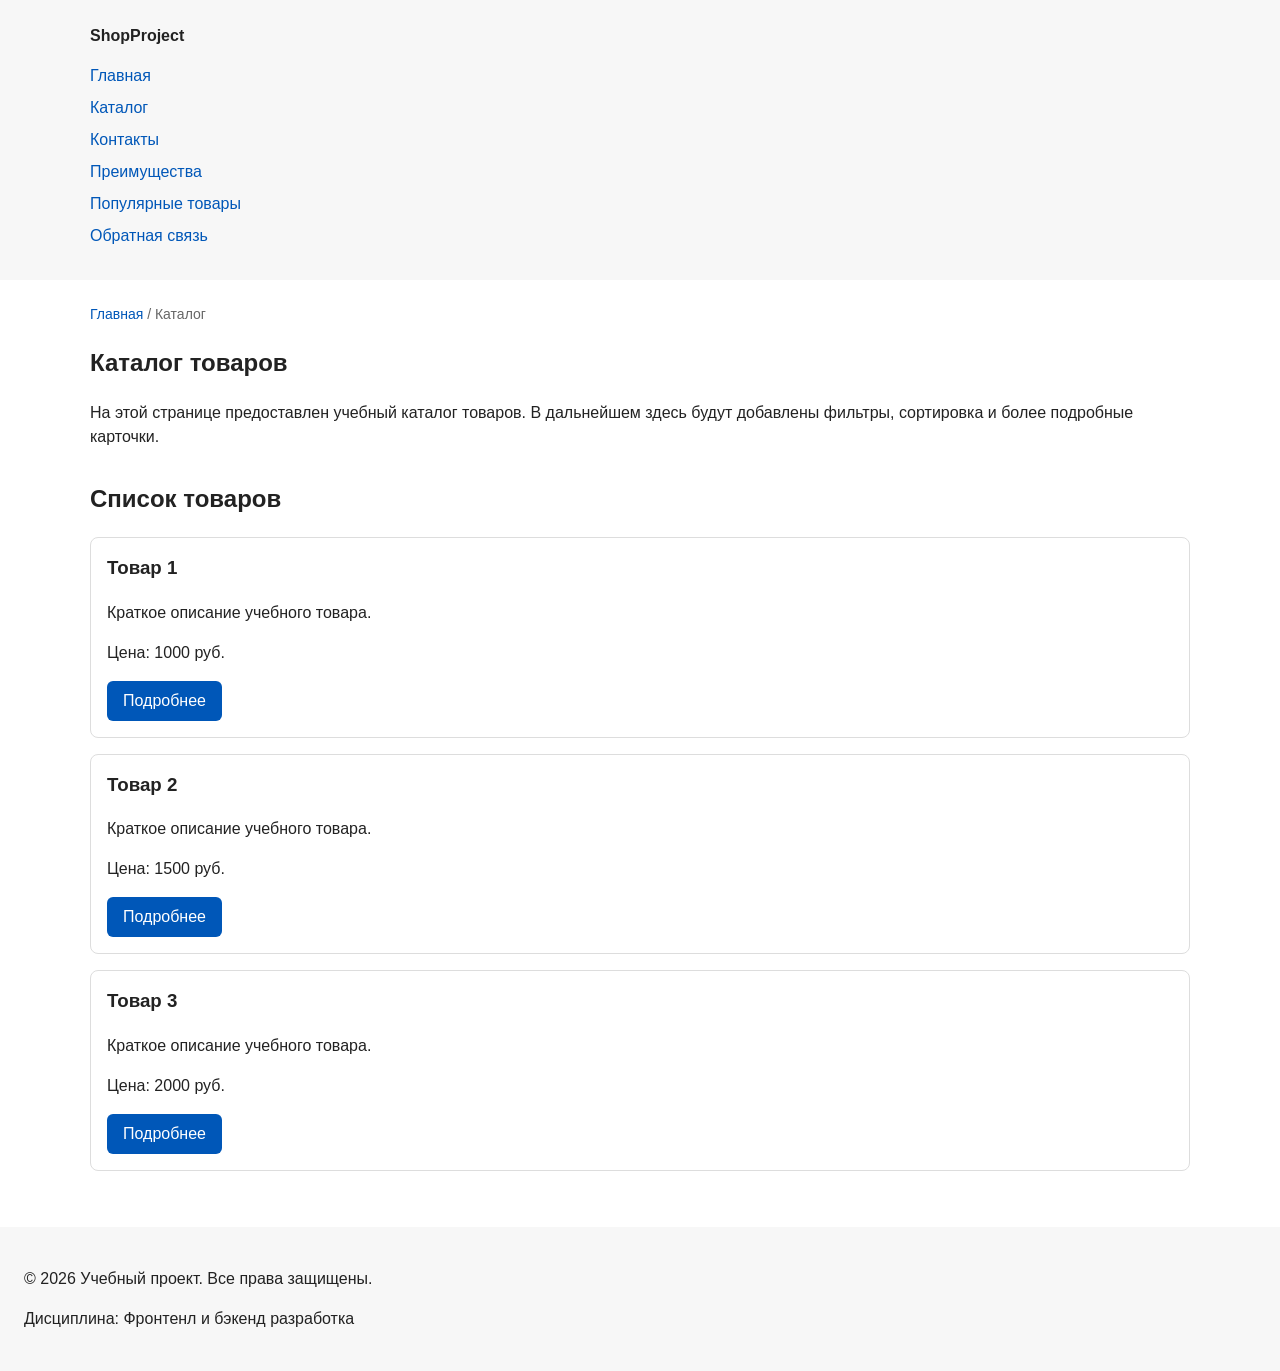
==== catalog.html @ 3fb94392 "feat: add multi-page structure navigation and anchors" ====
<!DOCTYPE html>
<html lang="ru">
    <head>
        <meta charset="UTF-8">
        <meta name="viewport" content="width=device-width, initial-scale=1.0">
        <meta name="description" content="Каталог товаров учебного интернет-магазина.">
        <title>Каталог товаров — Учебный интернет-магазин</title>
        <link rel="stylesheet" href="css/style.css">
    </head>
    <body>
        <header>
            <div class="site-header">
                <a class="site-logo" href="index.html">ShopProject</a>
                <nav class="site-nav" aria-label="Основная навигация">
                    <ul class="site-nav__list">
                        <li><a href="index.html">Главная</a></li>
                        <li><a href="catalog.html">Каталог</a></li>
                        <li><a href="contacts.html">Контакты</a></li>
                        <li><a href="index.html#advantages">Преимущества</a></li>
                        <li><a href="index.html#popular">Популярные товары</a></li>
                        <li><a href="index.html#contacts">Обратная связь</a></li>
                    </ul>
                </nav>
            </div>
        </header>
    </body>

    <main>
        <nav class="breadcrumbs" aria-label="Хлебные крошки">
            <a href="index.html">Главная</a>
            <span>Каталог</span>
        </nav>

        <section class="section">
            <h1>Каталог товаров</h1>
            <p>
                На этой странице предоставлен учебный каталог товаров.
                В дальнейшем здесь будут добавлены фильтры, сортировка и более подробные карточки.
            </p>
        </section>

        <section class="section">
            <h2>Список товаров</h2>

            <article class="product-card">
                <h3>Товар 1</h3>
                <p>Краткое описание учебного товара.</p>
                <p>Цена: 1000 руб.</p>
                <a class="button" href="index.html#popular">Подробнее</a>
            </article>
            
            <article class="product-card">
                <h3>Товар 2</h3>
                <p>Краткое описание учебного товара.</p>
                <p>Цена: 1500 руб.</p>
                <a class="button" href="index.html#popular">Подробнее</a>
            </article>
            
            <article class="product-card">
                <h3>Товар 3</h3>
                <p>Краткое описание учебного товара.</p>
                <p>Цена: 2000 руб.</p>
                <a class="button" href="index.html#popular">Подробнее</a>
            </article>
            
        </section>
    </main>

    <footer>
        <p>&copy; 2026 Учебный проект. Все права защищены.</p>
        <p>Дисциплина: Фронтенл и бэкенд разработка</p>
    </footer>
</html>
---- css/style.css ----
/* ===============================
   1. Переменные проекта
   =============================== */
:root {
  /* Основные цвета */
  --color-bg: #ffffff;
  --color-text: #222222;
  --color-muted: #666666;
  --color-primary: #0057b8;
  --color-primary-dark: #003f86;
  --color-border: #dddddd;
  --color-surface: #f7f7f7;
  --color-surface-accent: #eef5ff;
  --color-danger: #b00020;
  --color-success: #168a2f;
  --color-success-bg: #eefaf0;
  --color-white: #ffffff;

  /* Отступы */
  --space-xs: 4px;
  --space-sm: 8px;
  --space-md: 16px;
  --space-lg: 24px;
  --space-xl: 32px;

  /* Скругления */
  --radius-sm: 6px;
  --radius-md: 8px;
  --radius-lg: 12px;

  /* Размеры */
  --container-width: 1100px;
}

/* ===============================
   2. Базовые стили
   =============================== */
* {
  box-sizing: border-box;
}

html {
  scroll-behavior: smooth;
}

body {
  margin: 0;
  font-family: Arial, sans-serif;
  line-height: 1.5;
  color: var(--color-text);
  background-color: var(--color-bg);
}

header,
main,
footer {
  padding: var(--space-lg);
}

/* ===============================
   3. Общие элементы интерфейса
   =============================== */
a {
  color: var(--color-primary);
  text-decoration: none;
}

a:hover {
  color: var(--color-primary-dark);
  text-decoration: underline;
}

a:focus-visible {
  outline: 2px solid var(--color-primary);
  outline-offset: 3px;
}

.button {
  display: inline-block;
  padding: var(--space-sm) var(--space-md);
  color: var(--color-white);
  background-color: var(--color-primary);
  text-decoration: none;
  border: none;
  border-radius: var(--radius-sm);
  cursor: pointer;
}

.button:hover {
  background-color: var(--color-primary-dark);
}

.button:focus-visible {
  outline: 2px solid var(--color-primary);
  outline-offset: 3px;
}

.button:disabled {
  opacity: 0.6;
  cursor: not-allowed;
}

.breadcrumbs {
  max-width: var(--container-width);
  margin: 0 auto var(--space-md);
  font-size: 14px;
  color: var(--color-muted)
}

.breadcrumbs a {
  color: var(--color-primary);
}

.breadcrumbs span::before {
  content: " / ";
  color: var(--color-muted);
}

/* ===============================
   4. Компоненты страницы
   =============================== */
header {
  background-color: var(--color-surface);
}

footer {
  background-color: var(--color-surface);
}

.site-header {
  max-width: var(--container-width);
  margin: 0 auto;
}

.site-logo {
  font-weight: bold;
  text-decoration: none;
  color: var(--color-text);
}

.site-nav__list {
  padding: 0;
  margin: var(--space-md) 0 0;
  list-style: none;
}

.site-nav__list li {
  margin-bottom: var(--space-sm);
}

.site-nav__list a {
  color: var(--color-primary);
  text-decoration: none;
}

.site-nav__list a:hover {
  text-decoration: underline;
}

.hero {
  max-width: var(--container-width);
  margin: 0 auto var(--space-xl);
  padding: var(--space-xl) var(--space-lg);
  background-color: var(--color-surface-accent);
  border-radius: var(--radius-lg);
}

.section {
  max-width: var(--container-width);
  margin: 0 auto var(--space-xl);
}

.section h2 {
  margin-top: 0;
}

.product-card {
  margin-bottom: var(--space-md);
  padding: var(--space-md);
  border: 1px solid var(--color-border);
  border-radius: var(--radius-md);
  background-color: var(--color-bg);
}

.product-card:hover {
  border-color: var(--color-primary);
}

.product-card h3 {
  margin-top: 0;
}

.aside-info {
  max-width: var(--container-width);
  margin: 0 auto var(--space-xl);
  padding: var(--space-md);
  border-left: 4px solid var(--color-primary);
  background-color: var(--color-surface);
}

:target {
  outline: 2px dashed var(--color-primary);
  outline-offset: 4px;
}

/* ===============================
   5. Форма и модальное окно
   =============================== */
.order-dialog {
  width: min(100% - 32px, 560px);
  padding: var(--space-lg);
  border: none;
  border-radius: var(--radius-lg);
}

.order-dialog::backdrop {
  background-color: rgba(0, 0, 0, 0.5);
}

.form-field {
  margin-bottom: var(--space-md);
}

.form-field label {
  display: block;
  margin-bottom: var(--space-xs);
}

.form-field input,
.form-field select,
.form-field textarea {
  width: 100%;
  padding: 10px 12px;
  border: 1px solid var(--color-border);
  border-radius: var(--radius-sm);
  font: inherit;
}

.form-field input[type="checkbox"] {
  width: auto;
}

.form-field small {
  display: block;
  margin-top: var(--space-xs);
  color: var(--color-muted);
}

.form-field input:hover,
.form-field select:hover,
.form-field textarea:hover {
  border-color: var(--color-primary);
}

.form-field input:focus-visible,
.form-field select:focus-visible,
.form-field textarea:focus-visible,
.form-actions button:focus-visible {
  outline: 2px solid var(--color-primary);
  outline-offset: 3px;
}

[aria-invalid="true"] {
  border-color: var(--color-danger);
}

.form-actions {
  display: flex;
  gap: 12px;
  margin-top: 20px;
}

.success-message {
  max-width: var(--container-width);
  margin: var(--space-lg) auto;
  padding: var(--space-md);
  border-left: 4px solid var(--color-success);
  background-color: var(--color-success-bg);
}
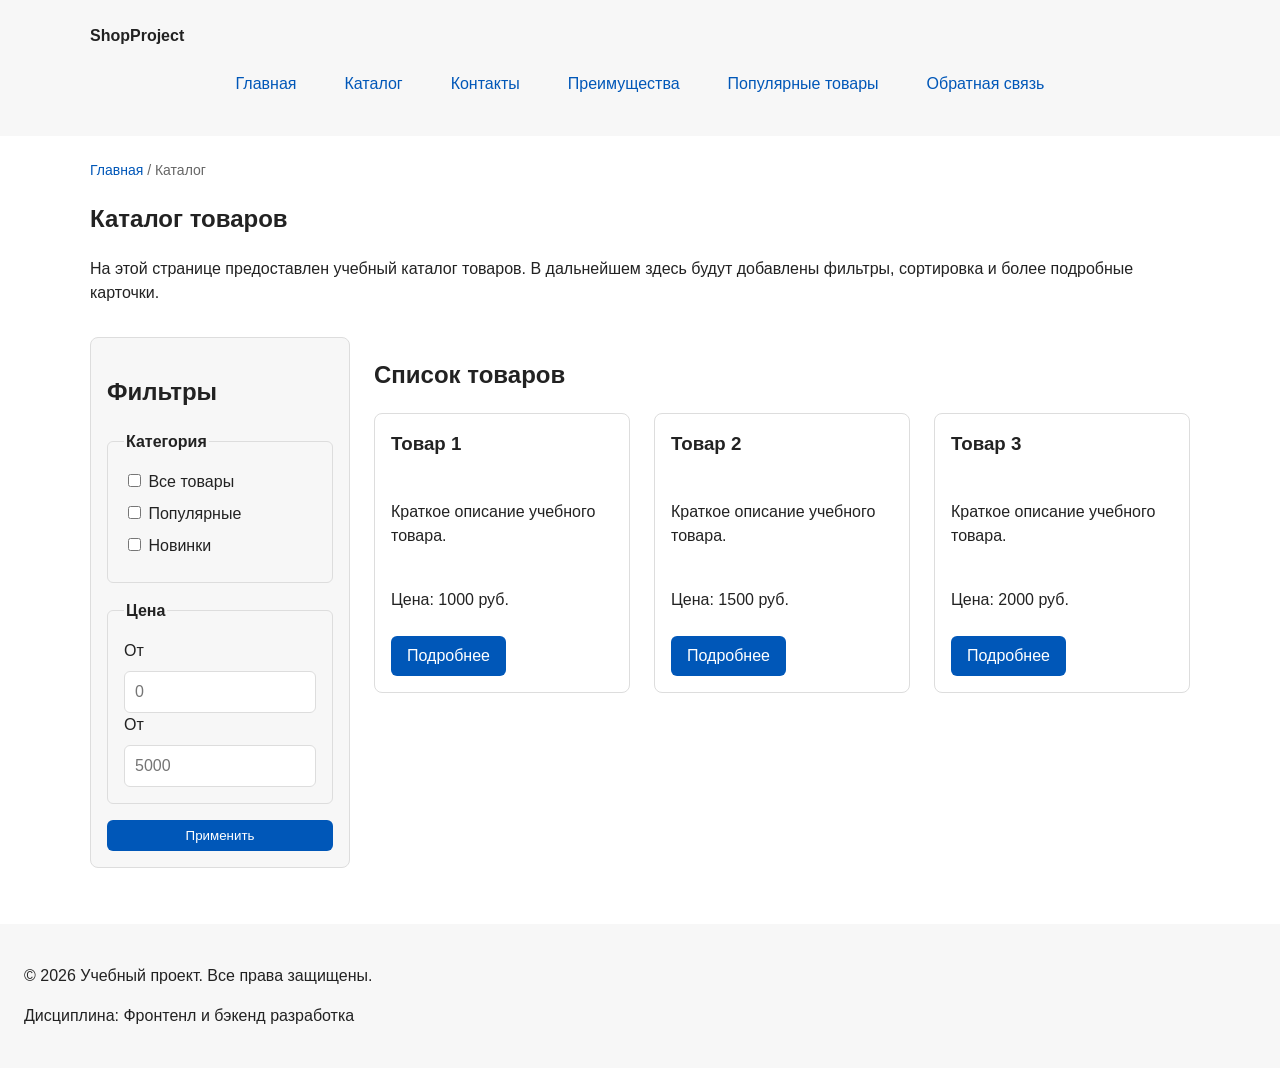
==== commit bec42ad9: "feat: add flex navigation and grid catalog layout" ====
--- a/catalog.html
+++ b/catalog.html
@@ -23,51 +23,100 @@
                 </nav>
             </div>
         </header>
+
+
+        <main>
+            <nav class="breadcrumbs" aria-label="Хлебные крошки">
+                <a href="index.html">Главная</a>
+                <span>Каталог</span>
+            </nav>
+
+            <section class="section">
+                <h1>Каталог товаров</h1>
+                <p>
+                    На этой странице предоставлен учебный каталог товаров.
+                    В дальнейшем здесь будут добавлены фильтры, сортировка и более подробные карточки.
+                </p>
+            </section>
+
+            <section class="catalog-layout">
+                <aside class="catalog-filters">
+                    <h2>Фильтры</h2>
+
+                    <form class="filters-form" action="#" method="get">
+                        <fieldset>
+                            <legend>Категория</legend>
+
+                            <label>
+                                <input type="checkbox" name="category" value="all">
+                                Все товары
+                            </label>
+
+                            <label>
+                                <input type="checkbox" name="category" value="popular">
+                                Популярные
+                            </label>
+
+                            <label>
+                                <input type="checkbox" name="category" value="new">
+                                Новинки
+                            </label>
+
+                            <label>
+
+                        </fieldset>
+
+                        <fieldset>
+                            <legend>Цена</legend>
+
+                            <label for="price-from">От</label>
+                            <input id="price-from" name="price-from" type="number" min="0" placeholder="0">
+
+                            <label for="price-to">От</label>
+                            <input id="price-to" name="price-to" type="number" min="0" placeholder="5000">
+
+                        </fieldset>
+                        
+                        <button class="button" type="submit">Применить</button>
+                    </form>
+                </aside>
+
+                <section class="catalog-products">
+                    <h2>Список товаров</h2>
+
+                    <div class="products-grid">
+                        <article class="product-card">
+                            <h3>Товар 1</h3>
+                            <p>Краткое описание учебного товара.</p>
+                            <p>Цена: 1000 руб.</p>
+                            <a class="button" href="index.html#popular">Подробнее</a>
+                        </article>
+                        
+                        <article class="product-card">
+                            <h3>Товар 2</h3>
+                            <p>Краткое описание учебного товара.</p>
+                            <p>Цена: 1500 руб.</p>
+                            <a class="button" href="index.html#popular">Подробнее</a>
+                        </article>
+                        
+                        <article class="product-card">
+                            <h3>Товар 3</h3>
+                            <p>Краткое описание учебного товара.</p>
+                            <p>Цена: 2000 руб.</p>
+                            <a class="button" href="index.html#popular">Подробнее</a>
+                        </article>
+                    </div>
+
+                </section>
+
+            </section>
+
+            
+        </main>
+
+        <footer>
+            <p>&copy; 2026 Учебный проект. Все права защищены.</p>
+            <p>Дисциплина: Фронтенл и бэкенд разработка</p>
+        </footer>
     </body>
-
-    <main>
-        <nav class="breadcrumbs" aria-label="Хлебные крошки">
-            <a href="index.html">Главная</a>
-            <span>Каталог</span>
-        </nav>
-
-        <section class="section">
-            <h1>Каталог товаров</h1>
-            <p>
-                На этой странице предоставлен учебный каталог товаров.
-                В дальнейшем здесь будут добавлены фильтры, сортировка и более подробные карточки.
-            </p>
-        </section>
-
-        <section class="section">
-            <h2>Список товаров</h2>
-
-            <article class="product-card">
-                <h3>Товар 1</h3>
-                <p>Краткое описание учебного товара.</p>
-                <p>Цена: 1000 руб.</p>
-                <a class="button" href="index.html#popular">Подробнее</a>
-            </article>
-            
-            <article class="product-card">
-                <h3>Товар 2</h3>
-                <p>Краткое описание учебного товара.</p>
-                <p>Цена: 1500 руб.</p>
-                <a class="button" href="index.html#popular">Подробнее</a>
-            </article>
-            
-            <article class="product-card">
-                <h3>Товар 3</h3>
-                <p>Краткое описание учебного товара.</p>
-                <p>Цена: 2000 руб.</p>
-                <a class="button" href="index.html#popular">Подробнее</a>
-            </article>
-            
-        </section>
-    </main>
-
-    <footer>
-        <p>&copy; 2026 Учебный проект. Все права защищены.</p>
-        <p>Дисциплина: Фронтенл и бэкенд разработка</p>
-    </footer>
 </html>
--- a/css/style.css
+++ b/css/style.css
@@ -57,6 +57,12 @@
   padding: var(--space-lg);
 }
 
+header {
+  position: sticky;
+  top: 0;
+  z-index: 100;
+}
+
 /* ===============================
    3. Общие элементы интерфейса
    =============================== */
@@ -88,6 +94,8 @@
 
 .button:hover {
   background-color: var(--color-primary-dark);
+  text-decoration: none;
+  color: var(--color-white);
 }
 
 .button:focus-visible {
@@ -104,7 +112,7 @@
   max-width: var(--container-width);
   margin: 0 auto var(--space-md);
   font-size: 14px;
-  color: var(--color-muted)
+  color: var(--color-muted);
 }
 
 .breadcrumbs a {
@@ -139,6 +147,11 @@
 }
 
 .site-nav__list {
+  display: flex;
+  flex-wrap: wrap;
+  justify-content: center;
+  align-items: center;
+  gap: var(--space-md);
   padding: 0;
   margin: var(--space-md) 0 0;
   list-style: none;
@@ -149,11 +162,16 @@
 }
 
 .site-nav__list a {
+  display: inline-block;
+  padding: var(--space-sm) var(--space-md);
   color: var(--color-primary);
   text-decoration: none;
+  border-radius: var(--radius-sm);
 }
 
 .site-nav__list a:hover {
+  color: var(--color-white);
+  background-color: var(--color-primary);
   text-decoration: underline;
 }
 
@@ -174,20 +192,55 @@
   margin-top: 0;
 }
 
+.products-grid {
+  display: grid;
+  grid-template-columns: repeat(3, 1fr);
+  gap: var(--space-lg);
+}
+
 .product-card {
-  margin-bottom: var(--space-md);
+  display: flex;
+  flex-direction: column;
+  gap: var(--space-sm);
+  margin-bottom: 0;
   padding: var(--space-md);
   border: 1px solid var(--color-border);
   border-radius: var(--radius-md);
   background-color: var(--color-bg);
 }
 
+.product-card .button {
+  margin-top: auto;
+  align-self: flex-start;
+}
+
 .product-card:hover {
   border-color: var(--color-primary);
 }
 
 .product-card h3 {
   margin-top: 0;
+}
+
+.catalog-layout {
+  max-width: var(--container-width);
+  margin: 0 auto var(--space-xl);
+  display: grid;
+  grid-template-columns: 260px 1fr;
+  grid-template-areas: "filters products";
+  gap: var(--space-lg);
+}
+
+.catalog-filters {
+  grid-area: filters;
+  padding: var(--space-md);
+  border: 1px solid var(--color-border);
+  border-radius: var(--radius-md);
+  background-color: var(--color-surface);
+}
+
+.catalog-products {
+  grid-area: products;
 }
 
 .aside-info {
@@ -276,4 +329,34 @@
   padding: var(--space-md);
   border-left: 4px solid var(--color-success);
   background-color: var(--color-success-bg);
+}
+
+.filters-form {
+  display: grid;
+  gap: var(--space-md);
+}
+
+.filters-form fieldset {
+  margin: 0;
+  padding: var(--space-md);
+  border: 1px solid var(--color-border);
+  border-radius: var(--radius-sm);
+}
+
+.filters-form legend {
+  font-weight: 700;
+}
+
+
+.filters-form label {
+  display: block;
+  margin-bottom: var(--space-sm);
+}
+
+.filters-form input[type="number"] {
+  width: 100%;
+  padding: 8px 10px;
+  border: 1px solid var(--color-border);
+  border-radius: var(--radius-sm);
+  font: inherit;
 }
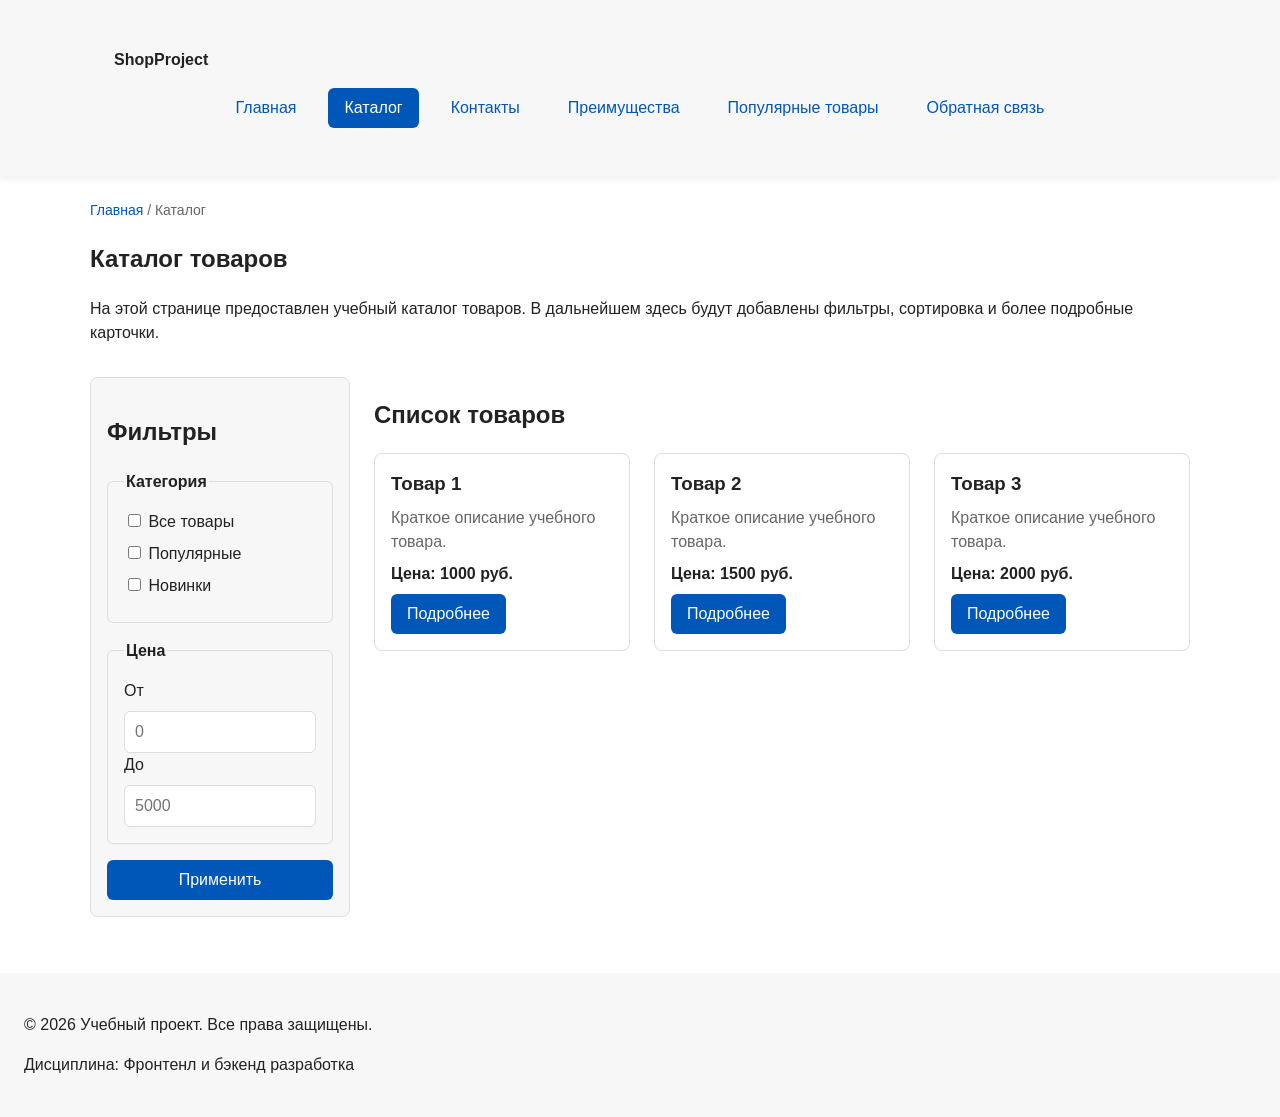
==== commit ce314f9d: "refactor: apply BEM naming to CSS classes" ====
--- a/catalog.html
+++ b/catalog.html
@@ -8,17 +8,29 @@
         <link rel="stylesheet" href="css/style.css">
     </head>
     <body>
-        <header>
-            <div class="site-header">
-                <a class="site-logo" href="index.html">ShopProject</a>
+        <header class="site-header">
+            <div class="site-header__inner">
+                <a class="site-header__logo" href="index.html">ShopProject</a>
                 <nav class="site-nav" aria-label="Основная навигация">
                     <ul class="site-nav__list">
-                        <li><a href="index.html">Главная</a></li>
-                        <li><a href="catalog.html">Каталог</a></li>
-                        <li><a href="contacts.html">Контакты</a></li>
-                        <li><a href="index.html#advantages">Преимущества</a></li>
-                        <li><a href="index.html#popular">Популярные товары</a></li>
-                        <li><a href="index.html#contacts">Обратная связь</a></li>
+                        <li class="site-nav__item">
+                            <a class="site-nav__link" href="index.html">Главная</a>
+                        </li>
+                        <li class="site-nav__item">
+                            <a class="site-nav__link site-nav__link--active" href="catalog.html">Каталог</a>
+                        </li>
+                        <li class="site-nav__item">
+                            <a class="site-nav__link" href="contacts.html">Контакты</a>
+                        </li>
+                        <li class="site-nav__item">
+                            <a class="site-nav__link" href="index.html#advantages">Преимущества</a>
+                        </li>
+                        <li class="site-nav__item">
+                            <a class="site-nav__link" href="index.html#popular">Популярные товары</a>
+                        </li>
+                        <li class="site-nav__item">
+                            <a class="site-nav__link" href="index.html#contacts">Обратная связь</a>
+                        </li>
                     </ul>
                 </nav>
             </div>
@@ -27,8 +39,8 @@
 
         <main>
             <nav class="breadcrumbs" aria-label="Хлебные крошки">
-                <a href="index.html">Главная</a>
-                <span>Каталог</span>
+                <a class="breadcrumbs__link" href="index.html">Главная</a>
+                <span class="breadcrumbs__current">Каталог</span>
             </nav>
 
             <section class="section">
@@ -58,12 +70,9 @@
                             </label>
 
                             <label>
-                                <input type="checkbox" name="category" value="new">
-                                Новинки
+                                 <input type="checkbox" name="category" value="new">
+                                 Новинки
                             </label>
-
-                            <label>
-
                         </fieldset>
 
                         <fieldset>
@@ -72,7 +81,7 @@
                             <label for="price-from">От</label>
                             <input id="price-from" name="price-from" type="number" min="0" placeholder="0">
 
-                            <label for="price-to">От</label>
+                            <label for="price-to">До</label>
                             <input id="price-to" name="price-to" type="number" min="0" placeholder="5000">
 
                         </fieldset>
@@ -86,24 +95,24 @@
 
                     <div class="products-grid">
                         <article class="product-card">
-                            <h3>Товар 1</h3>
-                            <p>Краткое описание учебного товара.</p>
-                            <p>Цена: 1000 руб.</p>
-                            <a class="button" href="index.html#popular">Подробнее</a>
+                            <h3 class="product-card__title">Товар 1</h3>
+                            <p class="product-card__description">Краткое описание учебного товара.</p>
+                            <p class="product-card__price">Цена: 1000 руб.</p>
+                            <a class="button product-card__button" href="index.html#popular">Подробнее</a>
                         </article>
                         
                         <article class="product-card">
-                            <h3>Товар 2</h3>
-                            <p>Краткое описание учебного товара.</p>
-                            <p>Цена: 1500 руб.</p>
-                            <a class="button" href="index.html#popular">Подробнее</a>
+                            <h3 class="product-card__title">Товар 2</h3>
+                            <p class="product-card__description">Краткое описание учебного товара.</p>
+                            <p class="product-card__price">Цена: 1500 руб.</p>
+                            <a class="button product-card__button" href="index.html#popular">Подробнее</a>
                         </article>
                         
                         <article class="product-card">
-                            <h3>Товар 3</h3>
-                            <p>Краткое описание учебного товара.</p>
-                            <p>Цена: 2000 руб.</p>
-                            <a class="button" href="index.html#popular">Подробнее</a>
+                            <h3 class="product-card__title">Товар 3</h3>
+                            <p class="product-card__description">Краткое описание учебного товара.</p>
+                            <p class="product-card__price">Цена: 2000 руб.</p>
+                            <a class="button product-card__button" href="index.html#popular">Подробнее</a>
                         </article>
                     </div>
 
--- a/css/style.css
+++ b/css/style.css
@@ -57,12 +57,6 @@
   padding: var(--space-lg);
 }
 
-header {
-  position: sticky;
-  top: 0;
-  z-index: 100;
-}
-
 /* ===============================
    3. Общие элементы интерфейса
    =============================== */
@@ -84,17 +78,54 @@
 .button {
   display: inline-block;
   padding: var(--space-sm) var(--space-md);
-  color: var(--color-white);
-  background-color: var(--color-primary);
-  text-decoration: none;
   border: none;
   border-radius: var(--radius-sm);
+  font: inherit;
+  text-decoration: none;
   cursor: pointer;
 }
 
-.button:hover {
+.button,
+.button:visited,
+.button--primary,
+.button--primary:visited {
+  color: var(--color-white);
+  background-color: var(--color-primary);
+  text-decoration: none;
+}
+
+.button:hover,
+.button:focus,
+.button--primary:hover,
+.button--primary:focus {
+  color: var(--color-white);
   background-color: var(--color-primary-dark);
   text-decoration: none;
+}
+
+.button:active,
+.button--primary:active {
+  background-color: #002c60;
+  color: var(--color-white);
+}
+
+.button--secondary,
+.button--secondary:visited {
+  color: var(--color-primary);
+  background-color: transparent;
+  border: 1px solid var(--color-primary);
+  text-decoration: none;
+}
+
+.button--secondary:hover,
+.button--secondary:focus {
+  color: var(--color-white);
+  background-color: var(--color-primary);
+  text-decoration: none;
+}
+
+.button--secondary:active {
+  background-color: var(--color-primary-dark);
   color: var(--color-white);
 }
 
@@ -103,7 +134,8 @@
   outline-offset: 3px;
 }
 
-.button:disabled {
+.button:disabled,
+.button--disabled {
   opacity: 0.6;
   cursor: not-allowed;
 }
@@ -115,11 +147,11 @@
   color: var(--color-muted);
 }
 
-.breadcrumbs a {
+.breadcrumbs__link {
   color: var(--color-primary);
 }
 
-.breadcrumbs span::before {
+.breadcrumbs__current::before {
   content: " / ";
   color: var(--color-muted);
 }
@@ -127,23 +159,33 @@
 /* ===============================
    4. Компоненты страницы
    =============================== */
-header {
-  background-color: var(--color-surface);
-}
-
 footer {
   background-color: var(--color-surface);
 }
 
 .site-header {
+  position: sticky;
+  top: 0;
+  z-index: 100;
+  background-color: var(--color-surface);
+  box-shadow: 0 2px 8px rgba(0, 0, 0, 0.08);
+}
+
+.site-header__inner {
   max-width: var(--container-width);
   margin: 0 auto;
-}
-
-.site-logo {
-  font-weight: bold;
-  text-decoration: none;
+  padding: var(--space-lg);
+}
+
+.site-header__logo {
+  font-weight: 700;
   color: var(--color-text);
+  text-decoration: none;
+}
+
+.site-header__logo:hover {
+  color: var(--color-primary);
+  text-decoration: none;
 }
 
 .site-nav__list {
@@ -157,11 +199,7 @@
   list-style: none;
 }
 
-.site-nav__list li {
-  margin-bottom: var(--space-sm);
-}
-
-.site-nav__list a {
+.site-nav__link {
   display: inline-block;
   padding: var(--space-sm) var(--space-md);
   color: var(--color-primary);
@@ -169,10 +207,21 @@
   border-radius: var(--radius-sm);
 }
 
-.site-nav__list a:hover {
+.site-nav__link:hover {
   color: var(--color-white);
   background-color: var(--color-primary);
-  text-decoration: underline;
+  text-decoration: none;
+}
+
+.site-nav__link:focus-visible {
+  outline: 2px solid var(--color-primary);
+  outline-offset: 3px;
+}
+
+.site-nav__link--active {
+  color: var(--color-white);
+  background-color: var(--color-primary);
+  text-decoration: none;
 }
 
 .hero {
@@ -202,24 +251,46 @@
   display: flex;
   flex-direction: column;
   gap: var(--space-sm);
-  margin-bottom: 0;
   padding: var(--space-md);
   border: 1px solid var(--color-border);
   border-radius: var(--radius-md);
   background-color: var(--color-bg);
 }
 
-.product-card .button {
+.product-card:hover {
+  border-color: var(--color-primary);
+}
+
+.product-card--featured {
+  border-color: var(--color-primary);
+}
+
+.product-card--discount {
+  border-color: var(--color-danger);
+}
+
+.product-card__title {
+  margin: 0;
+  color: var(--color-text);
+}
+
+.product-card__description {
+  margin: 0;
+  color: var(--color-muted);
+}
+
+.product-card__price {
+  margin: 0;
+  font-weight: 700;
+}
+
+.product-card--discount .product-card__price {
+  color: var(--color-danger);
+}
+
+.product-card__button {
   margin-top: auto;
   align-self: flex-start;
-}
-
-.product-card:hover {
-  border-color: var(--color-primary);
-}
-
-.product-card h3 {
-  margin-top: 0;
 }
 
 .catalog-layout {
@@ -270,18 +341,22 @@
   background-color: rgba(0, 0, 0, 0.5);
 }
 
-.form-field {
+.order-dialog__title {
+  margin-top: 0;
+}
+
+.order-form__field {
   margin-bottom: var(--space-md);
 }
 
-.form-field label {
+.order-form__label {
   display: block;
   margin-bottom: var(--space-xs);
 }
 
-.form-field input,
-.form-field select,
-.form-field textarea {
+.order-form__input,
+.order-form__select,
+.order-form__textarea {
   width: 100%;
   padding: 10px 12px;
   border: 1px solid var(--color-border);
@@ -289,26 +364,26 @@
   font: inherit;
 }
 
-.form-field input[type="checkbox"] {
+.order-form__checkbox {
   width: auto;
 }
 
-.form-field small {
+.order-form__help {
   display: block;
   margin-top: var(--space-xs);
   color: var(--color-muted);
 }
 
-.form-field input:hover,
-.form-field select:hover,
-.form-field textarea:hover {
+.order-form__input:hover,
+.order-form__select:hover,
+.order-form__textarea:hover {
   border-color: var(--color-primary);
 }
 
-.form-field input:focus-visible,
-.form-field select:focus-visible,
-.form-field textarea:focus-visible,
-.form-actions button:focus-visible {
+.order-form__input:focus-visible,
+.order-form__select:focus-visible,
+.order-form__textarea:focus-visible,
+.order-form__actions button:focus-visible {
   outline: 2px solid var(--color-primary);
   outline-offset: 3px;
 }
@@ -317,10 +392,10 @@
   border-color: var(--color-danger);
 }
 
-.form-actions {
+.order-form__actions {
   display: flex;
-  gap: 12px;
-  margin-top: 20px;
+  gap: var(--space-md);
+  margin-top: var(--space-lg);
 }
 
 .success-message {
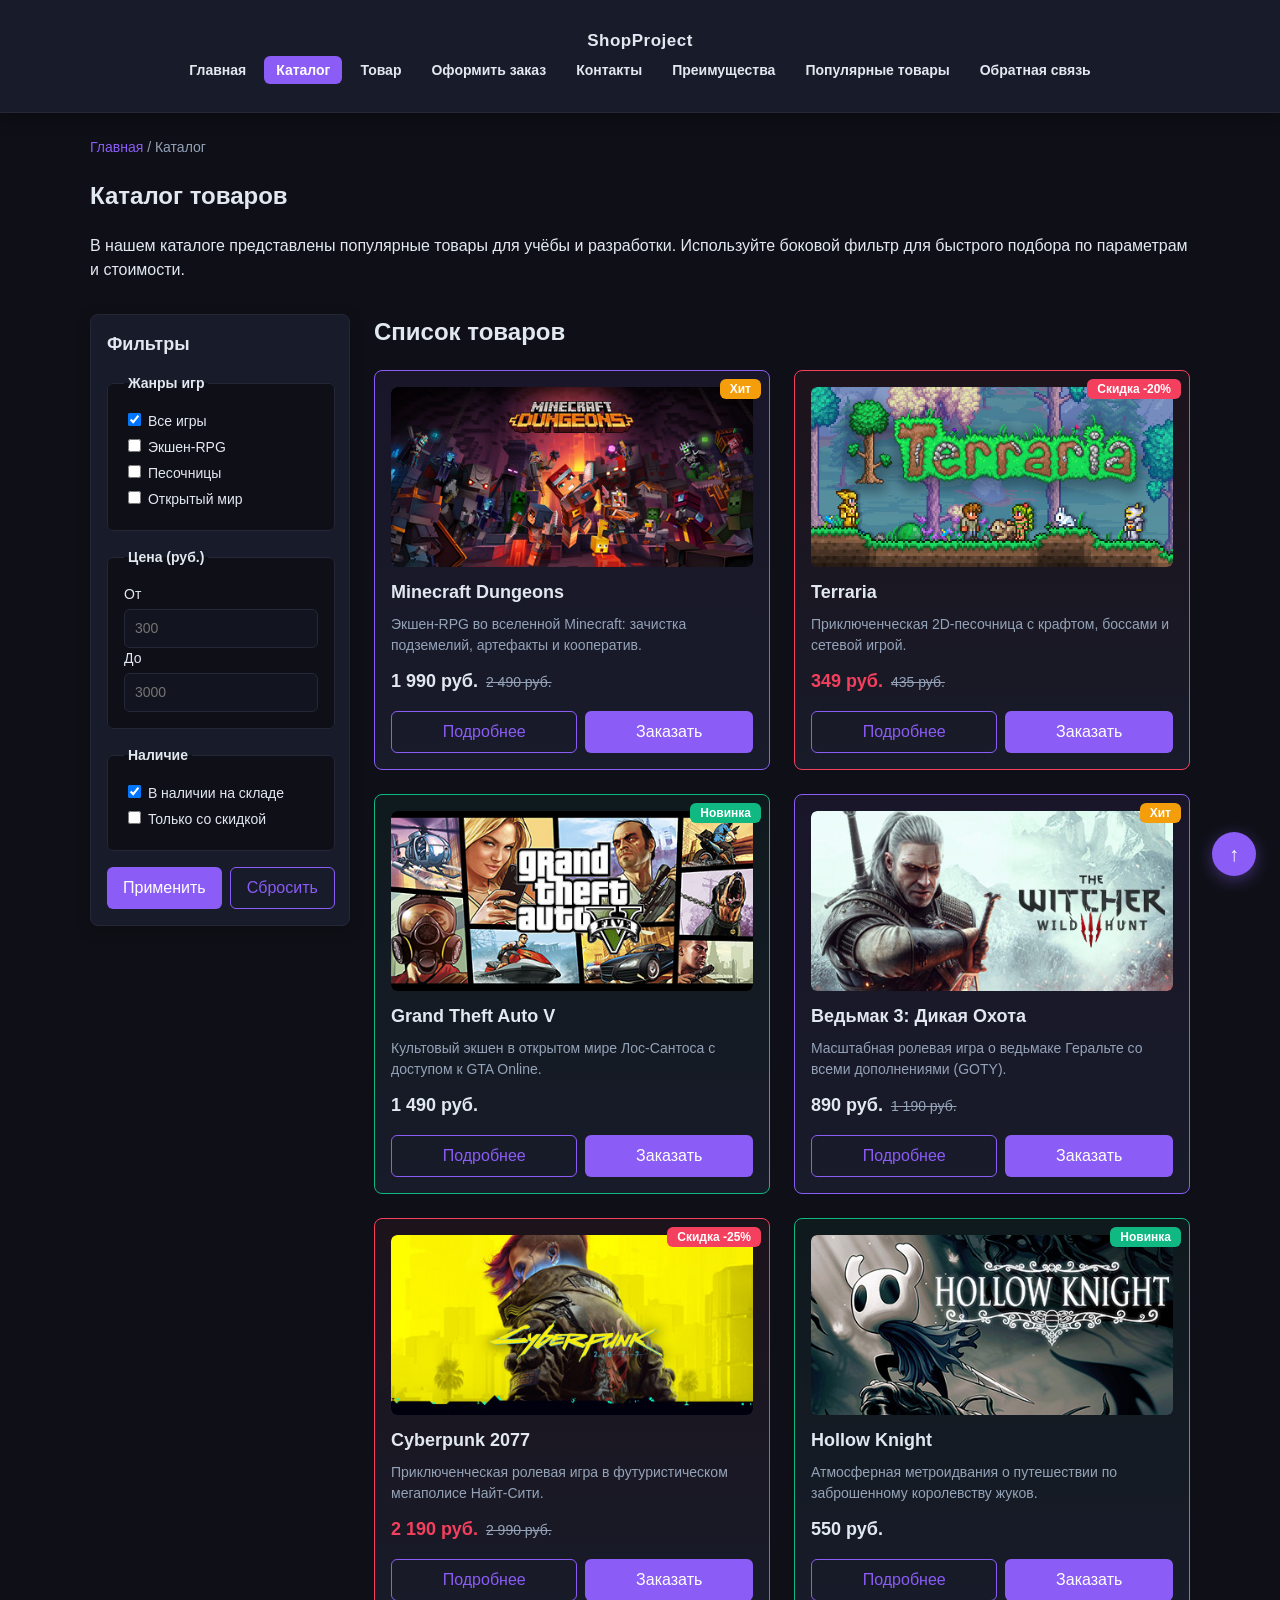
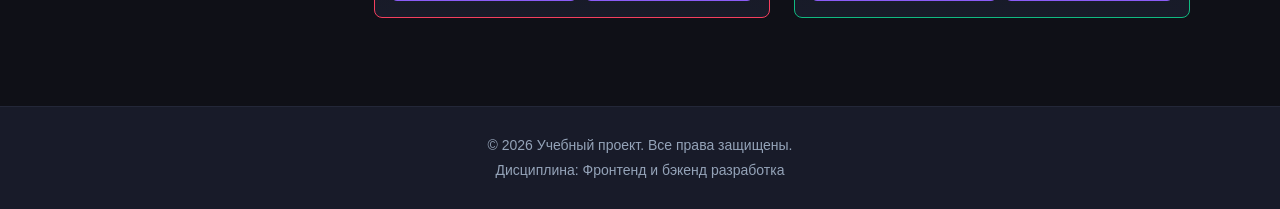
==== commit 7a84db96: "feat: complete control work 1 improvements and styling" ====
--- a/catalog.html
+++ b/catalog.html
@@ -1,131 +1,359 @@
 <!DOCTYPE html>
 <html lang="ru">
-    <head>
-        <meta charset="UTF-8">
-        <meta name="viewport" content="width=device-width, initial-scale=1.0">
-        <meta name="description" content="Каталог товаров учебного интернет-магазина.">
-        <title>Каталог товаров — Учебный интернет-магазин</title>
-        <link rel="stylesheet" href="css/style.css">
-    </head>
-    <body>
-        <header class="site-header">
-            <div class="site-header__inner">
-                <a class="site-header__logo" href="index.html">ShopProject</a>
-                <nav class="site-nav" aria-label="Основная навигация">
-                    <ul class="site-nav__list">
-                        <li class="site-nav__item">
-                            <a class="site-nav__link" href="index.html">Главная</a>
-                        </li>
-                        <li class="site-nav__item">
-                            <a class="site-nav__link site-nav__link--active" href="catalog.html">Каталог</a>
-                        </li>
-                        <li class="site-nav__item">
-                            <a class="site-nav__link" href="contacts.html">Контакты</a>
-                        </li>
-                        <li class="site-nav__item">
-                            <a class="site-nav__link" href="index.html#advantages">Преимущества</a>
-                        </li>
-                        <li class="site-nav__item">
-                            <a class="site-nav__link" href="index.html#popular">Популярные товары</a>
-                        </li>
-                        <li class="site-nav__item">
-                            <a class="site-nav__link" href="index.html#contacts">Обратная связь</a>
-                        </li>
-                    </ul>
-                </nav>
-            </div>
-        </header>
-
-
-        <main>
-            <nav class="breadcrumbs" aria-label="Хлебные крошки">
-                <a class="breadcrumbs__link" href="index.html">Главная</a>
-                <span class="breadcrumbs__current">Каталог</span>
-            </nav>
-
-            <section class="section">
-                <h1>Каталог товаров</h1>
-                <p>
-                    На этой странице предоставлен учебный каталог товаров.
-                    В дальнейшем здесь будут добавлены фильтры, сортировка и более подробные карточки.
-                </p>
-            </section>
-
-            <section class="catalog-layout">
-                <aside class="catalog-filters">
-                    <h2>Фильтры</h2>
-
-                    <form class="filters-form" action="#" method="get">
-                        <fieldset>
-                            <legend>Категория</legend>
-
-                            <label>
-                                <input type="checkbox" name="category" value="all">
-                                Все товары
-                            </label>
-
-                            <label>
-                                <input type="checkbox" name="category" value="popular">
-                                Популярные
-                            </label>
-
-                            <label>
-                                 <input type="checkbox" name="category" value="new">
-                                 Новинки
-                            </label>
-                        </fieldset>
-
-                        <fieldset>
-                            <legend>Цена</legend>
-
-                            <label for="price-from">От</label>
-                            <input id="price-from" name="price-from" type="number" min="0" placeholder="0">
-
-                            <label for="price-to">До</label>
-                            <input id="price-to" name="price-to" type="number" min="0" placeholder="5000">
-
-                        </fieldset>
-                        
-                        <button class="button" type="submit">Применить</button>
-                    </form>
-                </aside>
-
-                <section class="catalog-products">
-                    <h2>Список товаров</h2>
-
-                    <div class="products-grid">
-                        <article class="product-card">
-                            <h3 class="product-card__title">Товар 1</h3>
-                            <p class="product-card__description">Краткое описание учебного товара.</p>
-                            <p class="product-card__price">Цена: 1000 руб.</p>
-                            <a class="button product-card__button" href="index.html#popular">Подробнее</a>
-                        </article>
-                        
-                        <article class="product-card">
-                            <h3 class="product-card__title">Товар 2</h3>
-                            <p class="product-card__description">Краткое описание учебного товара.</p>
-                            <p class="product-card__price">Цена: 1500 руб.</p>
-                            <a class="button product-card__button" href="index.html#popular">Подробнее</a>
-                        </article>
-                        
-                        <article class="product-card">
-                            <h3 class="product-card__title">Товар 3</h3>
-                            <p class="product-card__description">Краткое описание учебного товара.</p>
-                            <p class="product-card__price">Цена: 2000 руб.</p>
-                            <a class="button product-card__button" href="index.html#popular">Подробнее</a>
-                        </article>
-                    </div>
-
-                </section>
-
-            </section>
-
-            
-        </main>
-
-        <footer>
-            <p>&copy; 2026 Учебный проект. Все права защищены.</p>
-            <p>Дисциплина: Фронтенл и бэкенд разработка</p>
-        </footer>
-    </body>
+<head>
+  <meta charset="UTF-8">
+  <meta name="viewport" content="width=device-width, initial-scale=1.0">
+  <meta name="description" content="Каталог товаров учебного интернет-магазина: компьютеры, комплектующие, периферия и аксессуары.">
+  <title>Каталог товаров — Учебный интернет-магазин</title>
+  <link rel="stylesheet" href="css/style.css">
+  <script src="js/main.js" defer></script>
+</head>
+<body id="top">
+  <header class="site-header">
+    <div class="site-header__inner">
+      <a class="site-header__logo" href="index.html">ShopProject</a>
+      <nav class="site-nav" aria-label="Основная навигация">
+        <ul class="site-nav__list">
+          <li class="site-nav__item">
+            <a class="site-nav__link" href="index.html">Главная</a>
+          </li>
+          <li class="site-nav__item">
+            <a class="site-nav__link site-nav__link--active" href="catalog.html">Каталог</a>
+          </li>
+          <li class="site-nav__item">
+            <a class="site-nav__link" href="product.html">Товар</a>
+          </li>
+          <li class="site-nav__item">
+            <a class="site-nav__link" href="order.html">Оформить заказ</a>
+          </li>
+          <li class="site-nav__item">
+            <a class="site-nav__link" href="contacts.html">Контакты</a>
+          </li>
+          <li class="site-nav__item">
+            <a class="site-nav__link" href="index.html#advantages">Преимущества</a>
+          </li>
+          <li class="site-nav__item">
+            <a class="site-nav__link" href="index.html#popular">Популярные товары</a>
+          </li>
+          <li class="site-nav__item">
+            <a class="site-nav__link" href="index.html#contacts">Обратная связь</a>
+          </li>
+        </ul>
+      </nav>
+    </div>
+  </header>
+
+  <main>
+    <nav class="breadcrumbs" aria-label="Хлебные крошки">
+      <a class="breadcrumbs__link" href="index.html">Главная</a>
+      <span class="breadcrumbs__current">Каталог</span>
+    </nav>
+
+    <section class="section">
+      <h1>Каталог товаров</h1>
+      <p>
+        В нашем каталоге представлены популярные товары для учёбы и разработки.
+        Используйте боковой фильтр для быстрого подбора по параметрам и стоимости.
+      </p>
+    </section>
+
+    <!-- Сетка каталога (CSS Grid): левая колонка — sticky-фильтр, правая — список товаров -->
+    <section class="catalog-layout">
+      <aside class="catalog-filters">
+        <h2>Фильтры</h2>
+
+        <form class="filters-form" action="#" method="get">
+          <fieldset>
+            <legend>Жанры игр</legend>
+            <label>
+              <input type="checkbox" name="category" value="all" checked>
+              Все игры
+            </label>
+            <label>
+              <input type="checkbox" name="category" value="action-rpg">
+              Экшен-RPG
+            </label>
+            <label>
+              <input type="checkbox" name="category" value="sandbox">
+              Песочницы
+            </label>
+            <label>
+              <input type="checkbox" name="category" value="open-world">
+              Открытый мир
+            </label>
+          </fieldset>
+
+          <fieldset>
+            <legend>Цена (руб.)</legend>
+            <label for="price-from">От</label>
+            <input id="price-from" name="price-from" type="number" min="0" placeholder="300">
+
+            <label for="price-to">До</label>
+            <input id="price-to" name="price-to" type="number" min="0" placeholder="3000">
+          </fieldset>
+
+          <fieldset>
+            <legend>Наличие</legend>
+            <label>
+              <input type="checkbox" name="in_stock" checked>
+              В наличии на складе
+            </label>
+            <label>
+              <input type="checkbox" name="discount_only">
+              Только со скидкой
+            </label>
+          </fieldset>
+
+          <div class="filters-form__actions">
+            <button class="button button--primary" type="submit">Применить</button>
+            <button class="button button--secondary" type="reset">Сбросить</button>
+          </div>
+        </form>
+      </aside>
+
+      <section class="catalog-products">
+        <h2>Список товаров</h2>
+
+        <div class="products-grid">
+          <!-- Карточка 1: Minecraft Dungeons (модификатор product-card--featured) -->
+          <article class="product-card product-card--featured">
+            <span class="product-card__badge product-card__badge--hit">Хит</span>
+            <div class="product-card__image-wrapper">
+              <img class="product-card__image" src="images/minecraft.jpg" alt="Minecraft Dungeons" width="300" height="180" loading="lazy">
+            </div>
+            <h3 class="product-card__title">Minecraft Dungeons</h3>
+            <p class="product-card__description">Экшен-RPG во вселенной Minecraft: зачистка подземелий, артефакты и кооператив.</p>
+            <div class="product-card__price-box">
+              <p class="product-card__price">1 990 руб.</p>
+              <span class="product-card__old-price">2 490 руб.</span>
+            </div>
+            <div class="product-card__actions">
+              <a class="button button--secondary product-card__button" href="product.html">Подробнее</a>
+              <button class="button button--primary product-card__button" type="button" data-product="Minecraft Dungeons">
+                Заказать
+              </button>
+            </div>
+          </article>
+
+          <!-- Карточка 2: Terraria (модификатор product-card--discount) -->
+          <article class="product-card product-card--discount">
+            <span class="product-card__badge product-card__badge--discount">Скидка -20%</span>
+            <div class="product-card__image-wrapper">
+              <img class="product-card__image" src="images/terraria.jpg" alt="Terraria" width="300" height="180" loading="lazy">
+            </div>
+            <h3 class="product-card__title">Terraria</h3>
+            <p class="product-card__description">Приключенческая 2D-песочница с крафтом, боссами и сетевой игрой.</p>
+            <div class="product-card__price-box">
+              <p class="product-card__price product-card__price--discount">349 руб.</p>
+              <span class="product-card__old-price">435 руб.</span>
+            </div>
+            <div class="product-card__actions">
+              <a class="button button--secondary product-card__button" href="product.html">Подробнее</a>
+              <button class="button button--primary product-card__button" type="button" data-product="Terraria">
+                Заказать
+              </button>
+            </div>
+          </article>
+
+          <!-- Карточка 3: GTA 5 (модификатор product-card--new) -->
+          <article class="product-card product-card--new">
+            <span class="product-card__badge product-card__badge--new">Новинка</span>
+            <div class="product-card__image-wrapper">
+              <img class="product-card__image" src="images/gta5.jpg" alt="Grand Theft Auto V" width="300" height="180" loading="lazy">
+            </div>
+            <h3 class="product-card__title">Grand Theft Auto V</h3>
+            <p class="product-card__description">Культовый экшен в открытом мире Лос-Сантоса с доступом к GTA Online.</p>
+            <div class="product-card__price-box">
+              <p class="product-card__price">1 490 руб.</p>
+            </div>
+            <div class="product-card__actions">
+              <a class="button button--secondary product-card__button" href="product.html">Подробнее</a>
+              <button class="button button--primary product-card__button" type="button" data-product="Grand Theft Auto V">
+                Заказать
+              </button>
+            </div>
+          </article>
+
+          <!-- Карточка 4: Ведьмак 3 (модификатор product-card--featured) -->
+          <article class="product-card product-card--featured">
+            <span class="product-card__badge product-card__badge--hit">Хит</span>
+            <div class="product-card__image-wrapper">
+              <img class="product-card__image" src="images/witcher3.jpg" alt="Ведьмак 3: Дикая Охота" width="300" height="180" loading="lazy">
+            </div>
+            <h3 class="product-card__title">Ведьмак 3: Дикая Охота</h3>
+            <p class="product-card__description">Масштабная ролевая игра о ведьмаке Геральте со всеми дополнениями (GOTY).</p>
+            <div class="product-card__price-box">
+              <p class="product-card__price">890 руб.</p>
+              <span class="product-card__old-price">1 190 руб.</span>
+            </div>
+            <div class="product-card__actions">
+              <a class="button button--secondary product-card__button" href="product.html">Подробнее</a>
+              <button class="button button--primary product-card__button" type="button" data-product="Ведьмак 3: Дикая Охота">
+                Заказать
+              </button>
+            </div>
+          </article>
+
+          <!-- Карточка 5: Cyberpunk 2077 (модификатор product-card--discount) -->
+          <article class="product-card product-card--discount">
+            <span class="product-card__badge product-card__badge--discount">Скидка -25%</span>
+            <div class="product-card__image-wrapper">
+              <img class="product-card__image" src="images/cyberpunk.jpg" alt="Cyberpunk 2077" width="300" height="180" loading="lazy">
+            </div>
+            <h3 class="product-card__title">Cyberpunk 2077</h3>
+            <p class="product-card__description">Приключенческая ролевая игра в футуристическом мегаполисе Найт-Сити.</p>
+            <div class="product-card__price-box">
+              <p class="product-card__price product-card__price--discount">2 190 руб.</p>
+              <span class="product-card__old-price">2 990 руб.</span>
+            </div>
+            <div class="product-card__actions">
+              <a class="button button--secondary product-card__button" href="product.html">Подробнее</a>
+              <button class="button button--primary product-card__button" type="button" data-product="Cyberpunk 2077">
+                Заказать
+              </button>
+            </div>
+          </article>
+
+          <!-- Карточка 6: Hollow Knight (модификатор product-card--new) -->
+          <article class="product-card product-card--new">
+            <span class="product-card__badge product-card__badge--new">Новинка</span>
+            <div class="product-card__image-wrapper">
+              <img class="product-card__image" src="images/hollowknight.jpg" alt="Hollow Knight" width="300" height="180" loading="lazy">
+            </div>
+            <h3 class="product-card__title">Hollow Knight</h3>
+            <p class="product-card__description">Атмосферная метроидвания о путешествии по заброшенному королевству жуков.</p>
+            <div class="product-card__price-box">
+              <p class="product-card__price">550 руб.</p>
+            </div>
+            <div class="product-card__actions">
+              <a class="button button--secondary product-card__button" href="product.html">Подробнее</a>
+              <button class="button button--primary product-card__button" type="button" data-product="Hollow Knight">
+                Заказать
+              </button>
+            </div>
+          </article>
+        </div>
+      </section>
+    </section>
+  </main>
+
+  <footer class="site-footer">
+    <div class="site-footer__inner">
+      <p class="site-footer__text">&copy; 2026 Учебный проект. Все права защищены.</p>
+      <p class="site-footer__text">Дисциплина: Фронтенд и бэкенд разработка</p>
+    </div>
+  </footer>
+
+  <!-- Модальное окно оформления заявки -->
+  <dialog class="order-dialog" id="order-dialog" aria-labelledby="order-dialog-title">
+    <div class="order-dialog__header">
+      <div>
+        <h2 class="order-dialog__title" id="order-dialog-title">Быстрое оформление покупки</h2>
+        <p class="order-dialog__subtitle">
+          Выбранная игра:
+          <span class="order-dialog__product-badge" id="dialog-product-name">Minecraft Dungeons</span>
+        </p>
+      </div>
+      <button class="order-dialog__close" type="button" aria-label="Закрыть окно">&times;</button>
+    </div>
+
+    <form class="order-form" id="order-form" action="#" method="post" novalidate>
+      <input id="selected-product" name="selected-product" type="hidden" value="Minecraft Dungeons">
+
+      <div class="order-form__field">
+        <label class="order-form__label" for="order-name">Ваше имя *</label>
+        <input
+          class="order-form__input"
+          id="order-name"
+          name="name"
+          type="text"
+          placeholder="Введите ваше имя"
+          minlength="2"
+          autocomplete="given-name"
+          aria-required="true"
+          required
+        >
+      </div>
+
+      <div class="order-form__field">
+        <label class="order-form__label" for="order-email">E-mail для получения ключа *</label>
+        <input
+          class="order-form__input"
+          id="order-email"
+          name="email"
+          type="email"
+          placeholder="your-email@mail.ru"
+          autocomplete="email"
+          aria-describedby="order-email-help"
+          aria-required="true"
+          required
+        >
+        <small class="order-form__help" id="order-email-help">На этот адрес придёт лицензионный ключ активации</small>
+      </div>
+
+      <div class="order-form__field">
+        <label class="order-form__label" for="order-phone">Номер телефона *</label>
+        <input
+          class="order-form__input"
+          id="order-phone"
+          name="phone"
+          type="tel"
+          inputmode="tel"
+          placeholder="+7 (900) 000-00-00"
+          pattern="^\+7 \(\d{3}\) \d{3}-\d{2}-\d{2}$"
+          aria-describedby="order-phone-help"
+          aria-required="true"
+          required
+        >
+        <small class="order-form__help" id="order-phone-help">Формат: +7 (900) 000-00-00</small>
+      </div>
+
+      <div class="order-form__field">
+        <label class="order-form__label" for="order-topic">Способ оплаты</label>
+        <select class="order-form__select" id="order-topic" name="topic" required>
+          <option value="sbp" selected>Система быстрых платежей (СБП)</option>
+          <option value="card">Банковская карта (МИР / Visa / MC)</option>
+          <option value="wallet">Электронный кошелёк</option>
+        </select>
+      </div>
+
+      <div class="order-form__field">
+        <label class="order-form__label" for="order-comment">Комментарий к заказу</label>
+        <textarea
+          class="order-form__textarea"
+          id="order-comment"
+          name="comment"
+          rows="3"
+          placeholder="Укажите никнейм или промокод, если есть"
+        ></textarea>
+      </div>
+
+      <div class="order-form__field order-form__field--checkbox">
+        <label>
+          <input
+            class="order-form__checkbox"
+            id="order-agreement"
+            name="agreement"
+            type="checkbox"
+            aria-required="true"
+            required
+          >
+          Согласен с правилами предоставления услуг и обработки данных *
+        </label>
+      </div>
+
+      <div class="order-form__actions">
+        <button class="button button--secondary" type="button" id="close-order-dialog">Закрыть</button>
+        <button class="button button--primary" type="submit">Получить ключ</button>
+      </div>
+    </form>
+  </dialog>
+
+  <p class="success-message" id="success-message" hidden>
+    Форма успешно отправлена! Наш специалист свяжется с вами.
+  </p>
+
+  <!-- Фиксированная кнопка «Наверх» -->
+  <a class="scroll-top" href="#top" aria-label="Вернуться к началу страницы" title="Наверх">↑</a>
+</body>
 </html>
--- a/css/style.css
+++ b/css/style.css
@@ -2,19 +2,20 @@
    1. Переменные проекта
    =============================== */
 :root {
-  /* Основные цвета */
-  --color-bg: #ffffff;
-  --color-text: #222222;
-  --color-muted: #666666;
-  --color-primary: #0057b8;
-  --color-primary-dark: #003f86;
-  --color-border: #dddddd;
-  --color-surface: #f7f7f7;
-  --color-surface-accent: #eef5ff;
-  --color-danger: #b00020;
-  --color-success: #168a2f;
-  --color-success-bg: #eefaf0;
+  /* Основные цвета: тёмная геймерская тема с фиолетовыми акцентами */
+  --color-bg: #0f1017;
+  --color-text: #e2e8f0;
+  --color-muted: #94a3b8;
+  --color-primary: #8b5cf6;
+  --color-primary-dark: #7c3aed;
+  --color-border: #232738;
+  --color-surface: #181b29;
+  --color-surface-accent: #222638;
+  --color-danger: #f43f5e;
+  --color-success: #10b981;
+  --color-success-bg: #064e3b;
   --color-white: #ffffff;
+  --color-warning: #f59e0b;
 
   /* Отступы */
   --space-xs: 4px;
@@ -81,8 +82,10 @@
   border: none;
   border-radius: var(--radius-sm);
   font: inherit;
+  font-weight: 500;
   text-decoration: none;
   cursor: pointer;
+  transition: background-color 0.2s, color 0.2s, border-color 0.2s;
 }
 
 .button,
@@ -157,35 +160,42 @@
 }
 
 /* ===============================
-   4. Компоненты страницы
-   =============================== */
-footer {
-  background-color: var(--color-surface);
-}
-
+   4. Шапка сайта и навигация (Flexbox + sticky)
+   =============================== */
 .site-header {
   position: sticky;
   top: 0;
   z-index: 100;
   background-color: var(--color-surface);
-  box-shadow: 0 2px 8px rgba(0, 0, 0, 0.08);
+  border-bottom: 1px solid var(--color-border);
+  box-shadow: 0 4px 16px rgba(0, 0, 0, 0.4);
 }
 
 .site-header__inner {
   max-width: var(--container-width);
   margin: 0 auto;
-  padding: var(--space-lg);
+  padding: 4px var(--space-md);
+  display: flex;
+  flex-direction: column;
+  align-items: center;
+  gap: 2px;
 }
 
 .site-header__logo {
+  font-size: 17px;
   font-weight: 700;
   color: var(--color-text);
   text-decoration: none;
+  letter-spacing: 0.5px;
 }
 
 .site-header__logo:hover {
   color: var(--color-primary);
   text-decoration: none;
+}
+
+.site-nav {
+  width: 100%;
 }
 
 .site-nav__list {
@@ -193,18 +203,22 @@
   flex-wrap: wrap;
   justify-content: center;
   align-items: center;
-  gap: var(--space-md);
+  gap: 4px 6px;
   padding: 0;
-  margin: var(--space-md) 0 0;
+  margin: 0;
   list-style: none;
 }
 
 .site-nav__link {
   display: inline-block;
-  padding: var(--space-sm) var(--space-md);
-  color: var(--color-primary);
+  padding: 6px 12px;
+  color: var(--color-primary-light);
   text-decoration: none;
   border-radius: var(--radius-sm);
+  font-size: 14px;
+  font-weight: 600;
+  line-height: 1.2;
+  transition: background-color 0.2s, color 0.2s, transform 0.15s;
 }
 
 .site-nav__link:hover {
@@ -215,7 +229,7 @@
 
 .site-nav__link:focus-visible {
   outline: 2px solid var(--color-primary);
-  outline-offset: 3px;
+  outline-offset: 2px;
 }
 
 .site-nav__link--active {
@@ -224,12 +238,28 @@
   text-decoration: none;
 }
 
+/* ===============================
+   5. Основные блоки и секции
+   =============================== */
 .hero {
   max-width: var(--container-width);
   margin: 0 auto var(--space-xl);
   padding: var(--space-xl) var(--space-lg);
   background-color: var(--color-surface-accent);
   border-radius: var(--radius-lg);
+  border: 1px solid #3b2d64;
+}
+
+.hero h1 {
+  margin-top: 0;
+  color: var(--color-primary);
+}
+
+.hero__actions {
+  display: flex;
+  gap: var(--space-md);
+  flex-wrap: wrap;
+  margin-top: var(--space-md);
 }
 
 .section {
@@ -241,58 +271,184 @@
   margin-top: 0;
 }
 
+.advantages-grid {
+  display: grid;
+  grid-template-columns: repeat(auto-fit, minmax(240px, 1fr));
+  gap: var(--space-md);
+  list-style: none;
+  padding: 0;
+  margin: var(--space-md) 0 0;
+}
+
+.advantages-card {
+  padding: var(--space-md);
+  background-color: var(--color-surface);
+  border: 1px solid var(--color-border);
+  border-radius: var(--radius-md);
+  border-left: 4px solid var(--color-primary);
+}
+
+.advantages-card h3 {
+  margin-top: 0;
+  margin-bottom: var(--space-xs);
+  font-size: 16px;
+  color: var(--color-primary-dark);
+}
+
+.advantages-card p {
+  margin: 0;
+  color: var(--color-muted);
+  font-size: 14px;
+}
+
+/* ===============================
+   6. Карточки товаров и сетка (Grid + Relative/Absolute)
+   =============================== */
 .products-grid {
   display: grid;
-  grid-template-columns: repeat(3, 1fr);
+  grid-template-columns: repeat(auto-fill, minmax(280px, 1fr));
   gap: var(--space-lg);
 }
 
+/* Карточка товара: position relative для позиционирования бейджа */
 .product-card {
+  position: relative;
   display: flex;
   flex-direction: column;
   gap: var(--space-sm);
   padding: var(--space-md);
   border: 1px solid var(--color-border);
   border-radius: var(--radius-md);
-  background-color: var(--color-bg);
+  background-color: var(--color-surface);
+  transition: border-color 0.2s, box-shadow 0.2s, transform 0.2s;
 }
 
 .product-card:hover {
   border-color: var(--color-primary);
+  box-shadow: 0 8px 24px rgba(139, 92, 246, 0.25);
+  transform: translateY(-4px);
+}
+
+.product-card:focus-within {
+  border-color: var(--color-primary);
+  box-shadow: 0 0 0 3px rgba(139, 92, 246, 0.35);
 }
 
 .product-card--featured {
   border-color: var(--color-primary);
+  background: linear-gradient(180deg, rgba(139, 92, 246, 0.08) 0%, var(--color-surface) 100%);
 }
 
 .product-card--discount {
   border-color: var(--color-danger);
+  background: linear-gradient(180deg, rgba(244, 63, 94, 0.06) 0%, var(--color-surface) 100%);
+}
+
+.product-card--new {
+  border-color: var(--color-success);
+  background: linear-gradient(180deg, rgba(16, 185, 129, 0.06) 0%, var(--color-surface) 100%);
+}
+
+/* Бейджи товара: position absolute внутри карточки */
+.product-card__badge {
+  position: absolute;
+  top: var(--space-sm);
+  right: var(--space-sm);
+  z-index: 2;
+  padding: 4px 10px;
+  font-size: 12px;
+  font-weight: 700;
+  color: var(--color-white);
+  background-color: var(--color-primary);
+  border-radius: var(--radius-sm);
+  line-height: 1;
+}
+
+.product-card__badge--discount {
+  background-color: var(--color-danger);
+}
+
+.product-card__badge--new {
+  background-color: var(--color-success);
+}
+
+.product-card__badge--hit {
+  background-color: var(--color-warning);
+}
+
+/* Аккуратная работа с изображениями карточек */
+.product-card__image-wrapper {
+  position: relative;
+  width: 100%;
+  height: 180px;
+  border-radius: var(--radius-sm);
+  overflow: hidden;
+  background-color: var(--color-surface-accent);
+  display: flex;
+  align-items: center;
+  justify-content: center;
+}
+
+.product-card__image {
+  width: 100%;
+  height: 100%;
+  object-fit: cover;
+  display: block;
+  border-radius: var(--radius-sm);
 }
 
 .product-card__title {
-  margin: 0;
+  margin: var(--space-xs) 0 0;
+  font-size: 18px;
   color: var(--color-text);
 }
 
 .product-card__description {
   margin: 0;
   color: var(--color-muted);
+  font-size: 14px;
+}
+
+.product-card__price-box {
+  display: flex;
+  align-items: baseline;
+  gap: var(--space-sm);
+  margin-top: var(--space-xs);
 }
 
 .product-card__price {
   margin: 0;
-  font-weight: 700;
-}
-
-.product-card--discount .product-card__price {
+  font-size: 18px;
+  font-weight: 700;
+  color: var(--color-text);
+}
+
+.product-card__price--discount {
   color: var(--color-danger);
 }
 
+.product-card__old-price {
+  font-size: 14px;
+  color: var(--color-muted);
+  text-decoration: line-through;
+}
+
+.product-card__actions {
+  margin-top: auto;
+  display: flex;
+  gap: var(--space-sm);
+  flex-wrap: wrap;
+  padding-top: var(--space-sm);
+}
+
 .product-card__button {
-  margin-top: auto;
-  align-self: flex-start;
-}
-
+  flex: 1 1 auto;
+  text-align: center;
+}
+
+/* ===============================
+   7. Каталог товаров (Grid + Sticky-фильтр)
+   =============================== */
 .catalog-layout {
   max-width: var(--container-width);
   margin: 0 auto var(--space-xl);
@@ -300,49 +456,409 @@
   grid-template-columns: 260px 1fr;
   grid-template-areas: "filters products";
   gap: var(--space-lg);
-}
-
+  align-items: start;
+}
+
+/* Sticky-фильтр каталога: фиксируется при прокрутке списка товаров ниже шапки */
 .catalog-filters {
   grid-area: filters;
+  position: sticky;
+  top: 140px;
+  z-index: 10;
   padding: var(--space-md);
   border: 1px solid var(--color-border);
   border-radius: var(--radius-md);
   background-color: var(--color-surface);
+  box-shadow: 0 4px 16px rgba(0, 0, 0, 0.2);
+}
+
+.catalog-filters h2 {
+  margin-top: 0;
+  font-size: 18px;
 }
 
 .catalog-products {
   grid-area: products;
 }
 
-.aside-info {
-  max-width: var(--container-width);
-  margin: 0 auto var(--space-xl);
+.catalog-products h2 {
+  margin-top: 0;
+}
+
+.filters-form {
+  display: grid;
+  gap: var(--space-md);
+}
+
+.filters-form fieldset {
+  margin: 0;
   padding: var(--space-md);
-  border-left: 4px solid var(--color-primary);
-  background-color: var(--color-surface);
-}
-
-:target {
-  outline: 2px dashed var(--color-primary);
-  outline-offset: 4px;
-}
-
-/* ===============================
-   5. Форма и модальное окно
+  border: 1px solid var(--color-border);
+  border-radius: var(--radius-sm);
+  background-color: var(--color-bg);
+}
+
+.filters-form legend {
+  font-weight: 700;
+  font-size: 14px;
+  padding: 0 var(--space-xs);
+}
+
+.filters-form label {
+  display: block;
+  margin-bottom: var(--space-xs);
+  font-size: 14px;
+  cursor: pointer;
+}
+
+.filters-form input[type="number"],
+.filters-form select {
+  width: 100%;
+  padding: 8px 10px;
+  border: 1px solid var(--color-border);
+  border-radius: var(--radius-sm);
+  background-color: #121420;
+  color: var(--color-text);
+  font: inherit;
+  font-size: 14px;
+}
+
+.filters-form__actions {
+  display: flex;
+  gap: var(--space-sm);
+}
+
+/* ===============================
+   8. Страница товара (Product detail + Таблица)
+   =============================== */
+.product-detail {
+  display: grid;
+  grid-template-columns: 1fr 1fr;
+  gap: var(--space-xl);
+  align-items: start;
+  margin-bottom: var(--space-xl);
+}
+
+.product-detail__media {
+  position: relative;
+  width: 100%;
+  border-radius: var(--radius-md);
+  overflow: hidden;
+  border: 1px solid var(--color-border);
+  background-color: var(--color-surface-accent);
+}
+
+.product-detail__image {
+  width: 100%;
+  height: 380px;
+  object-fit: cover;
+  display: block;
+}
+
+.product-detail__info {
+  display: flex;
+  flex-direction: column;
+  gap: var(--space-md);
+}
+
+.product-detail__title {
+  margin: 0;
+  font-size: 28px;
+  color: var(--color-text);
+}
+
+.product-detail__meta {
+  display: flex;
+  align-items: center;
+  gap: var(--space-md);
+  font-size: 14px;
+  color: var(--color-muted);
+}
+
+.product-detail__badge-status {
+  padding: 4px 8px;
+  border-radius: var(--radius-sm);
+  font-weight: 700;
+  font-size: 12px;
+  background-color: var(--color-success-bg);
+  color: var(--color-success);
+}
+
+.product-detail__price-box {
+  display: flex;
+  align-items: baseline;
+  gap: var(--space-md);
+  padding: var(--space-md);
+  background-color: var(--color-surface);
+  border-radius: var(--radius-sm);
+}
+
+.product-detail__price {
+  font-size: 32px;
+  font-weight: 700;
+  color: var(--color-danger);
+}
+
+.product-detail__old-price {
+  font-size: 18px;
+  color: var(--color-muted);
+  text-decoration: line-through;
+}
+
+.product-detail__actions {
+  display: flex;
+  gap: var(--space-md);
+  flex-wrap: wrap;
+}
+
+/* Таблица характеристик товара */
+.product-table {
+  width: 100%;
+  border-collapse: collapse;
+  margin: var(--space-md) 0 var(--space-xl);
+  font-size: 15px;
+  background-color: var(--color-surface);
+  border: 1px solid var(--color-border);
+  border-radius: var(--radius-md);
+  overflow: hidden;
+}
+
+.product-table__caption {
+  font-weight: 700;
+  font-size: 18px;
+  text-align: left;
+  padding: var(--space-md) 0;
+  color: var(--color-text);
+}
+
+.product-table__head {
+  background-color: var(--color-surface-accent);
+  border-bottom: 2px solid var(--color-border);
+}
+
+.product-table__th {
+  padding: var(--space-md);
+  text-align: left;
+  font-weight: 700;
+  color: var(--color-text);
+}
+
+.product-table__td {
+  padding: var(--space-md);
+  color: var(--color-muted);
+  border-top: 1px solid var(--color-border);
+}
+
+.product-table__row:nth-child(even) {
+  background-color: rgba(255, 255, 255, 0.02);
+}
+
+.product-table__row:hover {
+  background-color: rgba(139, 92, 246, 0.1);
+}
+
+/* ===============================
+   9. Страница заказа (Order Layout)
+   =============================== */
+.order-layout {
+  display: grid;
+  grid-template-columns: 2fr 1fr;
+  gap: var(--space-xl);
+  align-items: start;
+}
+
+.order-summary {
+  padding: var(--space-lg);
+  border: 1px solid var(--color-border);
+  border-radius: var(--radius-md);
+  background-color: var(--color-surface);
+}
+
+.order-summary__title {
+  margin-top: 0;
+  font-size: 18px;
+  border-bottom: 1px solid var(--color-border);
+  padding-bottom: var(--space-sm);
+}
+
+.order-summary__row {
+  display: flex;
+  justify-content: space-between;
+  margin-bottom: var(--space-sm);
+  font-size: 14px;
+}
+
+.order-summary__row--total {
+  margin-top: var(--space-md);
+  padding-top: var(--space-sm);
+  border-top: 2px solid var(--color-border);
+  font-size: 18px;
+  font-weight: 700;
+  color: var(--color-primary-dark);
+}
+
+/* ===============================
+   10. Блок FAQ (Часто задаваемые вопросы)
+   =============================== */
+.faq {
+  margin: var(--space-xl) auto;
+}
+
+.faq__list {
+  display: flex;
+  flex-direction: column;
+  gap: var(--space-md);
+  margin-top: var(--space-md);
+}
+
+.faq__item {
+  border: 1px solid var(--color-border);
+  border-radius: var(--radius-md);
+  background-color: var(--color-surface);
+  overflow: hidden;
+  transition: border-color 0.2s;
+}
+
+.faq__item[open] {
+  border-color: var(--color-primary);
+  background-color: var(--color-bg);
+}
+
+.faq__question {
+  padding: var(--space-md);
+  font-weight: 700;
+  cursor: pointer;
+  list-style: none;
+  display: flex;
+  justify-content: space-between;
+  align-items: center;
+  user-select: none;
+}
+
+.faq__question::-webkit-details-marker {
+  display: none;
+}
+
+.faq__question::after {
+  content: "+";
+  font-size: 20px;
+  color: var(--color-primary);
+  font-weight: 700;
+  transition: transform 0.2s;
+}
+
+.faq__item[open] .faq__question::after {
+  content: "−";
+}
+
+.faq__answer {
+  padding: 0 var(--space-md) var(--space-md);
+  color: var(--color-muted);
+  font-size: 15px;
+  line-height: 1.6;
+}
+
+/* ===============================
+   11. Форма и модальное окно
    =============================== */
 .order-dialog {
   width: min(100% - 32px, 560px);
-  padding: var(--space-lg);
+  padding: var(--space-xl) var(--space-lg) var(--space-lg);
+  border: 1px solid rgba(139, 92, 246, 0.4);
+  border-radius: var(--radius-lg);
+  background-color: var(--color-surface);
+  color: var(--color-text);
+  box-shadow: 0 25px 60px rgba(0, 0, 0, 0.8), 0 0 40px rgba(139, 92, 246, 0.2);
+  z-index: 1000;
+  position: fixed;
+  inset: 0;
+  margin: auto;
+  max-height: 90vh;
+  overflow-y: auto;
+}
+
+@keyframes modalSlideIn {
+  from {
+    opacity: 0;
+    transform: translateY(20px) scale(0.96);
+  }
+  to {
+    opacity: 1;
+    transform: translateY(0) scale(1);
+  }
+}
+
+.order-dialog[open] {
+  animation: modalSlideIn 0.25s cubic-bezier(0.16, 1, 0.3, 1);
+}
+
+.order-dialog::backdrop {
+  background-color: rgba(10, 11, 18, 0.78);
+  backdrop-filter: blur(6px);
+  -webkit-backdrop-filter: blur(6px);
+}
+
+.order-dialog__header {
+  display: flex;
+  justify-content: space-between;
+  align-items: flex-start;
+  gap: var(--space-md);
+  margin-bottom: var(--space-md);
+  border-bottom: 1px solid var(--color-border);
+  padding-bottom: var(--space-sm);
+}
+
+.order-dialog__title {
+  margin: 0;
+  font-size: 20px;
+  font-weight: 700;
+  color: var(--color-text);
+  letter-spacing: -0.01em;
+}
+
+.order-dialog__subtitle {
+  margin: var(--space-xs) 0 0;
+  font-size: 14px;
+  color: var(--color-muted);
+  display: flex;
+  align-items: center;
+  gap: 6px;
+  flex-wrap: wrap;
+}
+
+.order-dialog__product-badge {
+  display: inline-block;
+  padding: 2px 10px;
+  border-radius: 999px;
+  font-size: 13px;
+  font-weight: 600;
+  background-color: rgba(139, 92, 246, 0.2);
+  color: var(--color-primary-light);
+  border: 1px solid rgba(139, 92, 246, 0.4);
+}
+
+.order-dialog__close {
+  background: transparent;
   border: none;
-  border-radius: var(--radius-lg);
-}
-
-.order-dialog::backdrop {
-  background-color: rgba(0, 0, 0, 0.5);
-}
-
-.order-dialog__title {
-  margin-top: 0;
+  font-size: 28px;
+  line-height: 1;
+  color: var(--color-muted);
+  cursor: pointer;
+  padding: 0 4px;
+  border-radius: var(--radius-sm);
+  transition: color 0.2s, transform 0.2s, background-color 0.2s;
+  flex-shrink: 0;
+}
+
+.order-dialog__close:hover {
+  color: var(--color-primary-light);
+  transform: scale(1.15);
+  background-color: rgba(255, 255, 255, 0.05);
+}
+
+.order-dialog__close:focus-visible {
+  outline: 2px solid var(--color-primary);
+  outline-offset: 2px;
 }
 
 .order-form__field {
@@ -352,32 +868,49 @@
 .order-form__label {
   display: block;
   margin-bottom: var(--space-xs);
+  font-weight: 500;
+  font-size: 14px;
 }
 
 .order-form__input,
 .order-form__select,
 .order-form__textarea {
   width: 100%;
-  padding: 10px 12px;
+  padding: 10px 14px;
   border: 1px solid var(--color-border);
   border-radius: var(--radius-sm);
+  background-color: #121420;
+  color: var(--color-text);
   font: inherit;
+  font-size: 14px;
+  transition: border-color 0.2s, box-shadow 0.2s, background-color 0.2s;
 }
 
 .order-form__checkbox {
   width: auto;
+  margin-right: var(--space-xs);
+  accent-color: var(--color-primary);
+  cursor: pointer;
+}
+
+.order-form__field--checkbox label {
+  cursor: pointer;
+  user-select: none;
+  font-size: 14px;
+  line-height: 1.4;
 }
 
 .order-form__help {
   display: block;
-  margin-top: var(--space-xs);
-  color: var(--color-muted);
+  margin-top: 4px;
+  color: var(--color-muted);
+  font-size: 12px;
 }
 
 .order-form__input:hover,
 .order-form__select:hover,
 .order-form__textarea:hover {
-  border-color: var(--color-primary);
+  border-color: var(--color-primary-light);
 }
 
 .order-form__input:focus-visible,
@@ -385,53 +918,190 @@
 .order-form__textarea:focus-visible,
 .order-form__actions button:focus-visible {
   outline: 2px solid var(--color-primary);
-  outline-offset: 3px;
+  outline-offset: 2px;
+  box-shadow: 0 0 0 3px rgba(139, 92, 246, 0.3);
 }
 
 [aria-invalid="true"] {
-  border-color: var(--color-danger);
+  border-color: var(--color-danger) !important;
+  background-color: rgba(239, 68, 68, 0.12) !important;
 }
 
 .order-form__actions {
   display: flex;
+  justify-content: flex-end;
   gap: var(--space-md);
   margin-top: var(--space-lg);
+  padding-top: var(--space-sm);
+  border-top: 1px solid rgba(255, 255, 255, 0.06);
+}
+
+.order-form__actions .button {
+  flex: 1 1 0;
 }
 
 .success-message {
   max-width: var(--container-width);
   margin: var(--space-lg) auto;
-  padding: var(--space-md);
+  padding: var(--space-md) var(--space-lg);
   border-left: 4px solid var(--color-success);
-  background-color: var(--color-success-bg);
-}
-
-.filters-form {
+  background-color: rgba(16, 185, 129, 0.15);
+  border-radius: 0 var(--radius-sm) var(--radius-sm) 0;
+  color: #a7f3d0;
+  box-shadow: 0 4px 14px rgba(16, 185, 129, 0.1);
+  animation: modalSlideIn 0.3s ease;
+}
+
+/* ===============================
+   11.1. Блок отзывов
+   =============================== */
+.reviews-grid {
   display: grid;
-  gap: var(--space-md);
-}
-
-.filters-form fieldset {
+  grid-template-columns: repeat(auto-fit, minmax(280px, 1fr));
+  gap: var(--space-lg);
+  margin-top: var(--space-md);
+}
+
+.review-card {
+  padding: var(--space-lg);
+  background-color: var(--color-surface);
+  border: 1px solid var(--color-border);
+  border-radius: var(--radius-md);
+  display: flex;
+  flex-direction: column;
+  gap: var(--space-xs);
+  transition: border-color 0.2s, transform 0.2s;
+}
+
+.review-card:hover {
+  border-color: var(--color-primary);
+  transform: translateY(-2px);
+}
+
+.review-card__header {
+  display: flex;
+  justify-content: space-between;
+  align-items: center;
+}
+
+.review-card__author {
   margin: 0;
-  padding: var(--space-md);
+  font-size: 16px;
+  color: var(--color-text);
+}
+
+.review-card__rating {
+  color: #fbbf24;
+  font-size: 14px;
+  letter-spacing: 2px;
+}
+
+.review-card__date {
+  font-size: 12px;
+  color: var(--color-muted);
+}
+
+.review-card__text {
+  margin: var(--space-xs) 0 0;
+  color: var(--color-muted);
+  font-size: 14px;
+  line-height: 1.6;
+}
+
+/* ===============================
+   12. Контакты и дополнительная информация
+   =============================== */
+.contacts-grid {
+  display: grid;
+  grid-template-columns: repeat(auto-fit, minmax(240px, 1fr));
+  gap: var(--space-lg);
+  margin-bottom: var(--space-xl);
+}
+
+.contacts-card {
+  padding: var(--space-lg);
+  background-color: var(--color-surface);
   border: 1px solid var(--color-border);
-  border-radius: var(--radius-sm);
-}
-
-.filters-form legend {
-  font-weight: 700;
-}
-
-
-.filters-form label {
-  display: block;
-  margin-bottom: var(--space-sm);
-}
-
-.filters-form input[type="number"] {
-  width: 100%;
-  padding: 8px 10px;
-  border: 1px solid var(--color-border);
-  border-radius: var(--radius-sm);
-  font: inherit;
+  border-radius: var(--radius-md);
+}
+
+.contacts-card h3 {
+  margin-top: 0;
+  color: var(--color-primary-dark);
+}
+
+.aside-info {
+  max-width: var(--container-width);
+  margin: 0 auto var(--space-xl);
+  padding: var(--space-md) var(--space-lg);
+  border-left: 4px solid var(--color-primary);
+  background-color: var(--color-surface);
+  border-radius: 0 var(--radius-md) var(--radius-md) 0;
+}
+
+.aside-info h2 {
+  margin-top: 0;
+  font-size: 18px;
+}
+
+/* ===============================
+   13. Позиционирование: фиксированная кнопка «Наверх»
+   =============================== */
+.scroll-top {
+  position: fixed;
+  bottom: 24px;
+  right: 24px;
+  z-index: 90;
+  display: flex;
+  align-items: center;
+  justify-content: center;
+  width: 44px;
+  height: 44px;
+  background-color: var(--color-primary);
+  color: var(--color-white);
+  border-radius: 50%;
+  text-decoration: none;
+  font-size: 20px;
+  font-weight: 700;
+  box-shadow: 0 4px 16px rgba(139, 92, 246, 0.4);
+  transition: background-color 0.2s, transform 0.2s, box-shadow 0.2s;
+}
+
+.scroll-top:hover {
+  background-color: var(--color-primary-dark);
+  color: var(--color-white);
+  transform: translateY(-3px);
+  box-shadow: 0 6px 20px rgba(139, 92, 246, 0.6);
+  text-decoration: none;
+}
+
+.scroll-top:focus-visible {
+  outline: 2px solid var(--color-primary);
+  outline-offset: 3px;
+}
+
+/* ===============================
+   14. Подвал сайта
+   =============================== */
+.site-footer {
+  background-color: var(--color-surface);
+  border-top: 1px solid var(--color-border);
+  margin-top: var(--space-xl);
+}
+
+.site-footer__inner {
+  max-width: var(--container-width);
+  margin: 0 auto;
+  text-align: center;
+}
+
+.site-footer__text {
+  margin: var(--space-xs) 0;
+  color: var(--color-muted);
+  font-size: 14px;
+}
+
+:target {
+  outline: 2px dashed var(--color-primary);
+  outline-offset: 4px;
 }
